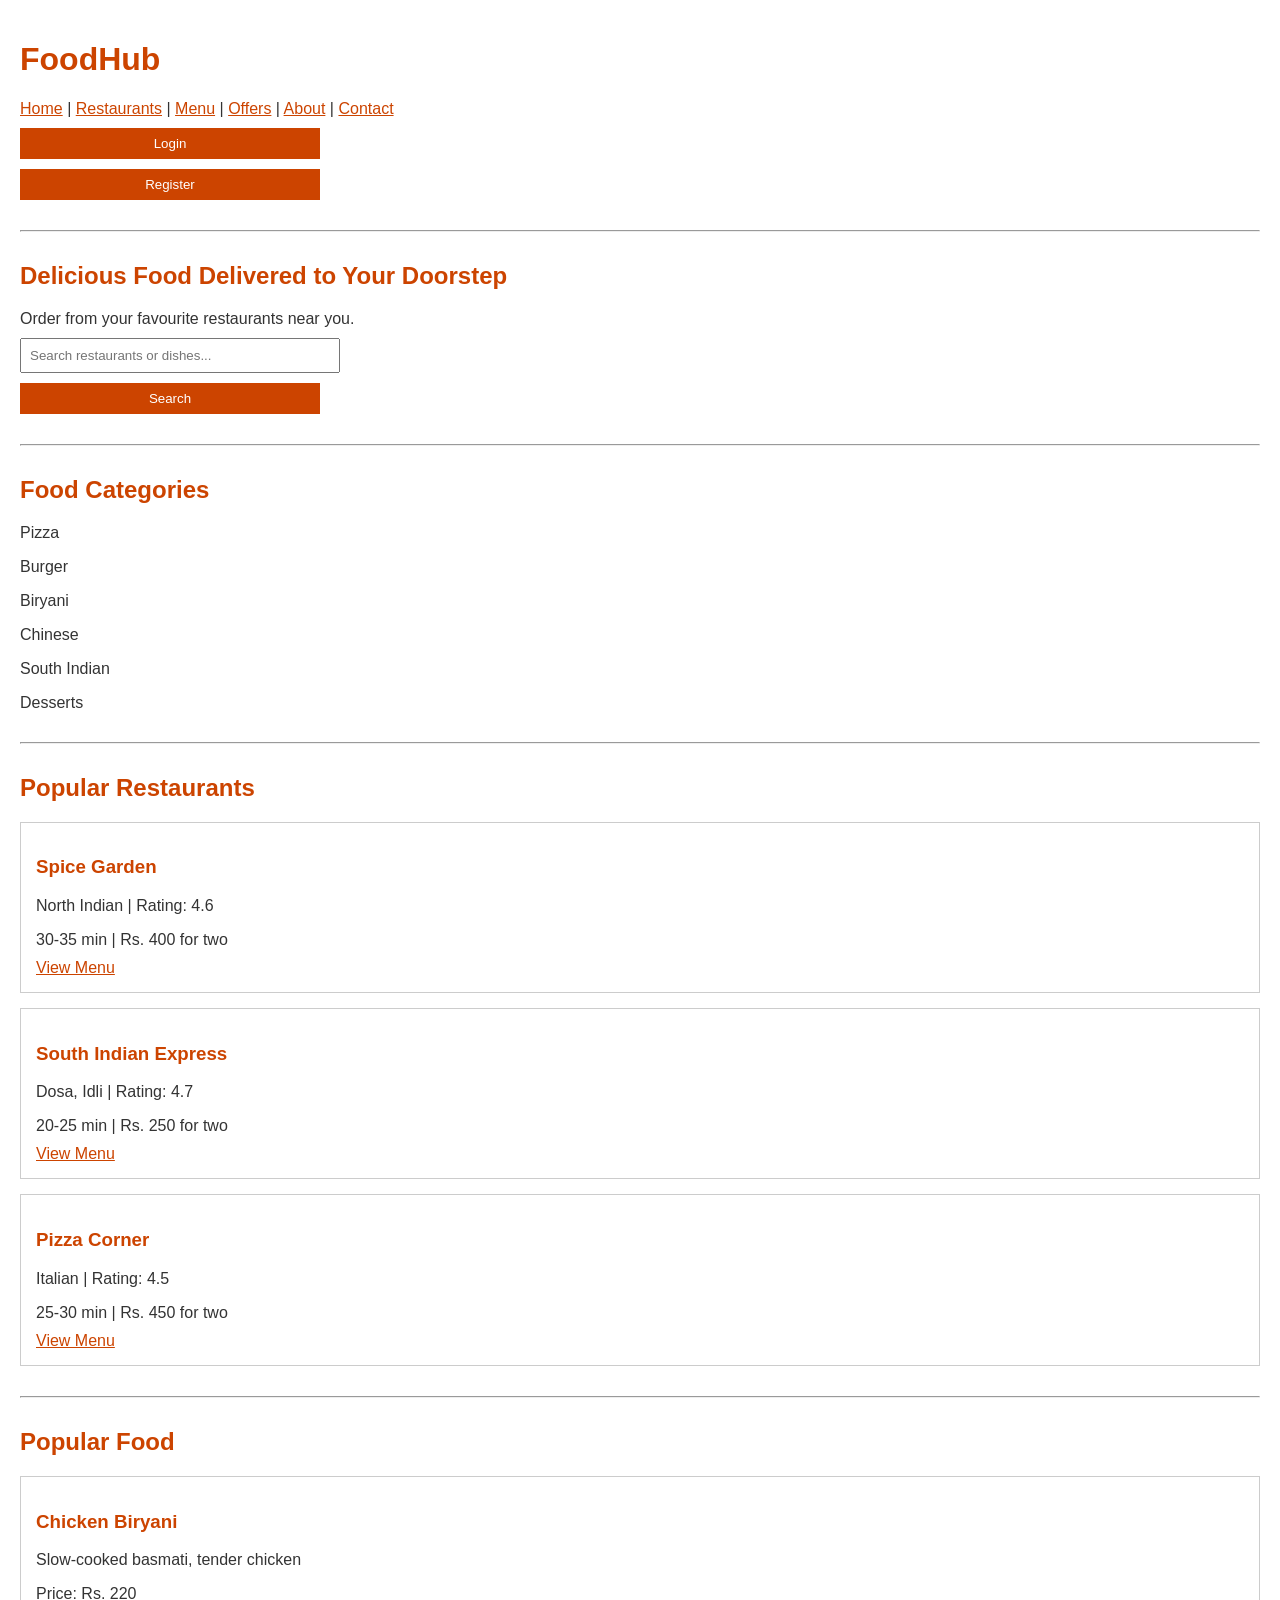
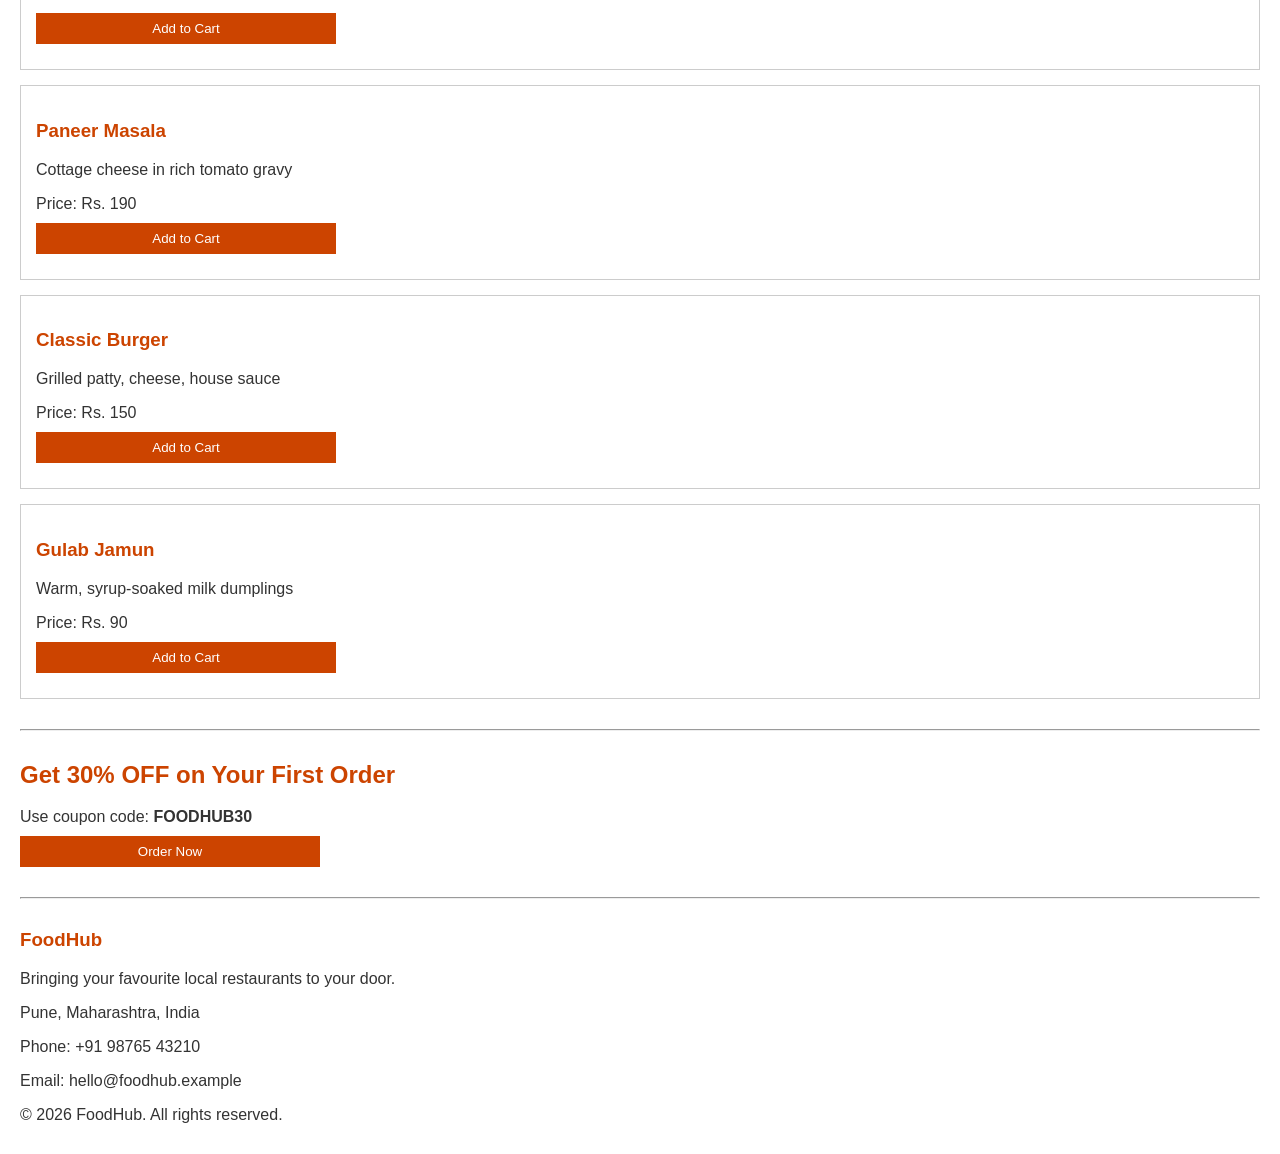
==== Food Hub Training prj/index.html @ 59d49be2 "initial commit" ====
<!DOCTYPE html>
<html lang="en">
<head>
<meta charset="UTF-8">
<meta name="viewport" content="width=device-width, initial-scale=1.0">
<title>FoodHub - Simple</title>
<style>
  body {
    font-family: Arial, sans-serif;
    color: #333;
    margin: 0;
    padding: 20px;
  }

  h1, h2, h3 {
    color: #cc4400;
  }

  p {
    margin-bottom: 10px;
  }

  a {
    color: #cc4400;
  }

  hr {
    margin: 30px 0;
  }

  input, button {
    padding: 8px;
    margin-bottom: 10px;
    display: block;
    width: 100%;
    max-width: 300px;
  }

  button {
    background-color: #cc4400;
    color: white;
    border: none;
    cursor: pointer;
  }

  .card {
    border: 1px solid #ccc;
    padding: 15px;
    margin-bottom: 15px;
  }
</style>
</head>
<body>

<!-- HEADER -->
<h1>FoodHub</h1>
<p>
  <a href="#">Home</a> |
  <a href="#">Restaurants</a> |
  <a href="#">Menu</a> |
  <a href="#">Offers</a> |
  <a href="#">About</a> |
  <a href="#">Contact</a>
</p>
<button>Login</button>
<button>Register</button>

<hr>

<!-- HERO -->
<h2>Delicious Food Delivered to Your Doorstep</h2>
<p>Order from your favourite restaurants near you.</p>
<input type="text" placeholder="Search restaurants or dishes...">
<button>Search</button>

<hr>

<!-- CATEGORIES -->
<h2>Food Categories</h2>
<p>Pizza</p>
<p>Burger</p>
<p>Biryani</p>
<p>Chinese</p>
<p>South Indian</p>
<p>Desserts</p>

<hr>

<!-- RESTAURANTS -->
<h2>Popular Restaurants</h2>

<div class="card">
  <h3>Spice Garden</h3>
  <p>North Indian | Rating: 4.6</p>
  <p>30-35 min | Rs. 400 for two</p>
  <a href="#">View Menu</a>
</div>

<div class="card">
  <h3>South Indian Express</h3>
  <p>Dosa, Idli | Rating: 4.7</p>
  <p>20-25 min | Rs. 250 for two</p>
  <a href="#">View Menu</a>
</div>

<div class="card">
  <h3>Pizza Corner</h3>
  <p>Italian | Rating: 4.5</p>
  <p>25-30 min | Rs. 450 for two</p>
  <a href="#">View Menu</a>
</div>

<hr>

<!-- POPULAR FOOD -->
<h2>Popular Food</h2>

<div class="card">
  <h3>Chicken Biryani</h3>
  <p>Slow-cooked basmati, tender chicken</p>
  <p>Price: Rs. 220</p>
  <button>Add to Cart</button>
</div>

<div class="card">
  <h3>Paneer Masala</h3>
  <p>Cottage cheese in rich tomato gravy</p>
  <p>Price: Rs. 190</p>
  <button>Add to Cart</button>
</div>

<div class="card">
  <h3>Classic Burger</h3>
  <p>Grilled patty, cheese, house sauce</p>
  <p>Price: Rs. 150</p>
  <button>Add to Cart</button>
</div>

<div class="card">
  <h3>Gulab Jamun</h3>
  <p>Warm, syrup-soaked milk dumplings</p>
  <p>Price: Rs. 90</p>
  <button>Add to Cart</button>
</div>

<hr>

<!-- OFFER -->
<h2>Get 30% OFF on Your First Order</h2>
<p>Use coupon code: <strong>FOODHUB30</strong></p>
<button>Order Now</button>

<hr>

<!-- FOOTER -->
<h3>FoodHub</h3>
<p>Bringing your favourite local restaurants to your door.</p>
<p>Pune, Maharashtra, India</p>
<p>Phone: +91 98765 43210</p>
<p>Email: hello@foodhub.example</p>
<p>&copy; 2026 FoodHub. All rights reserved.</p>

</body>
</html>
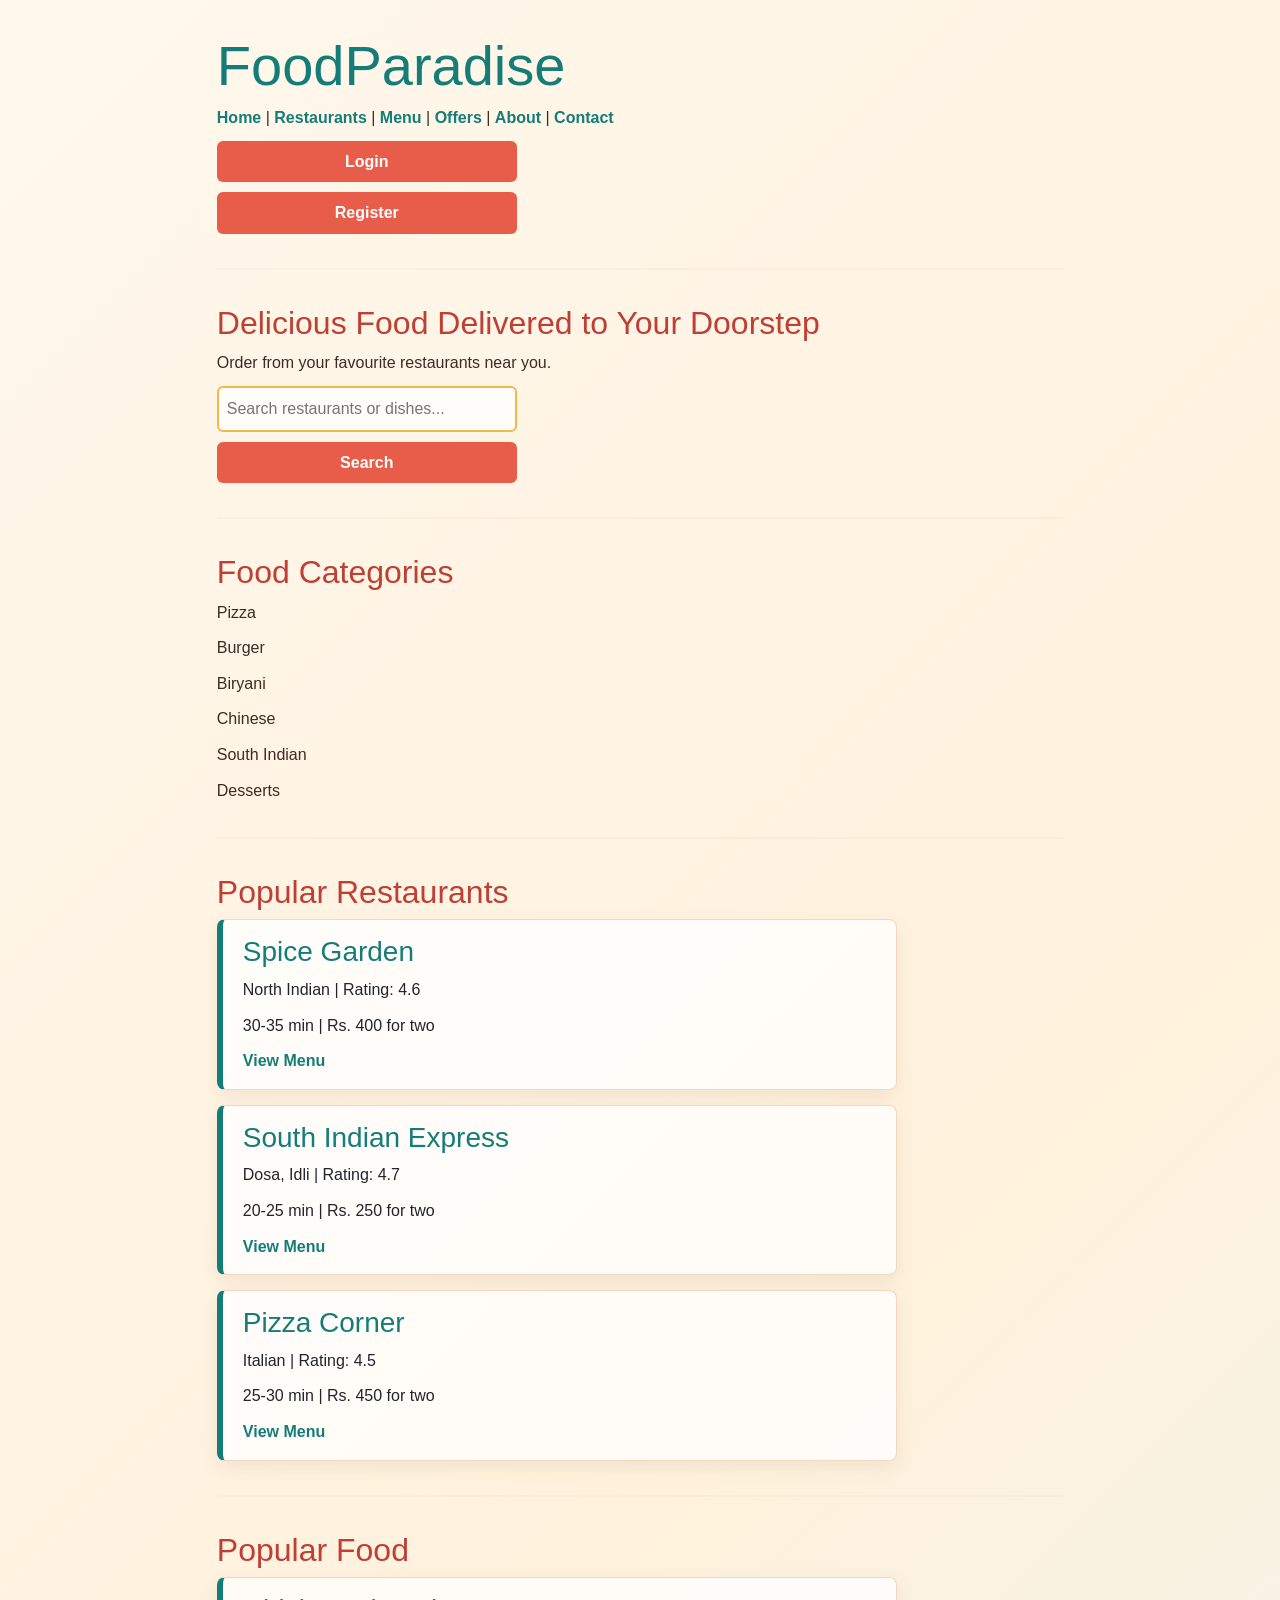
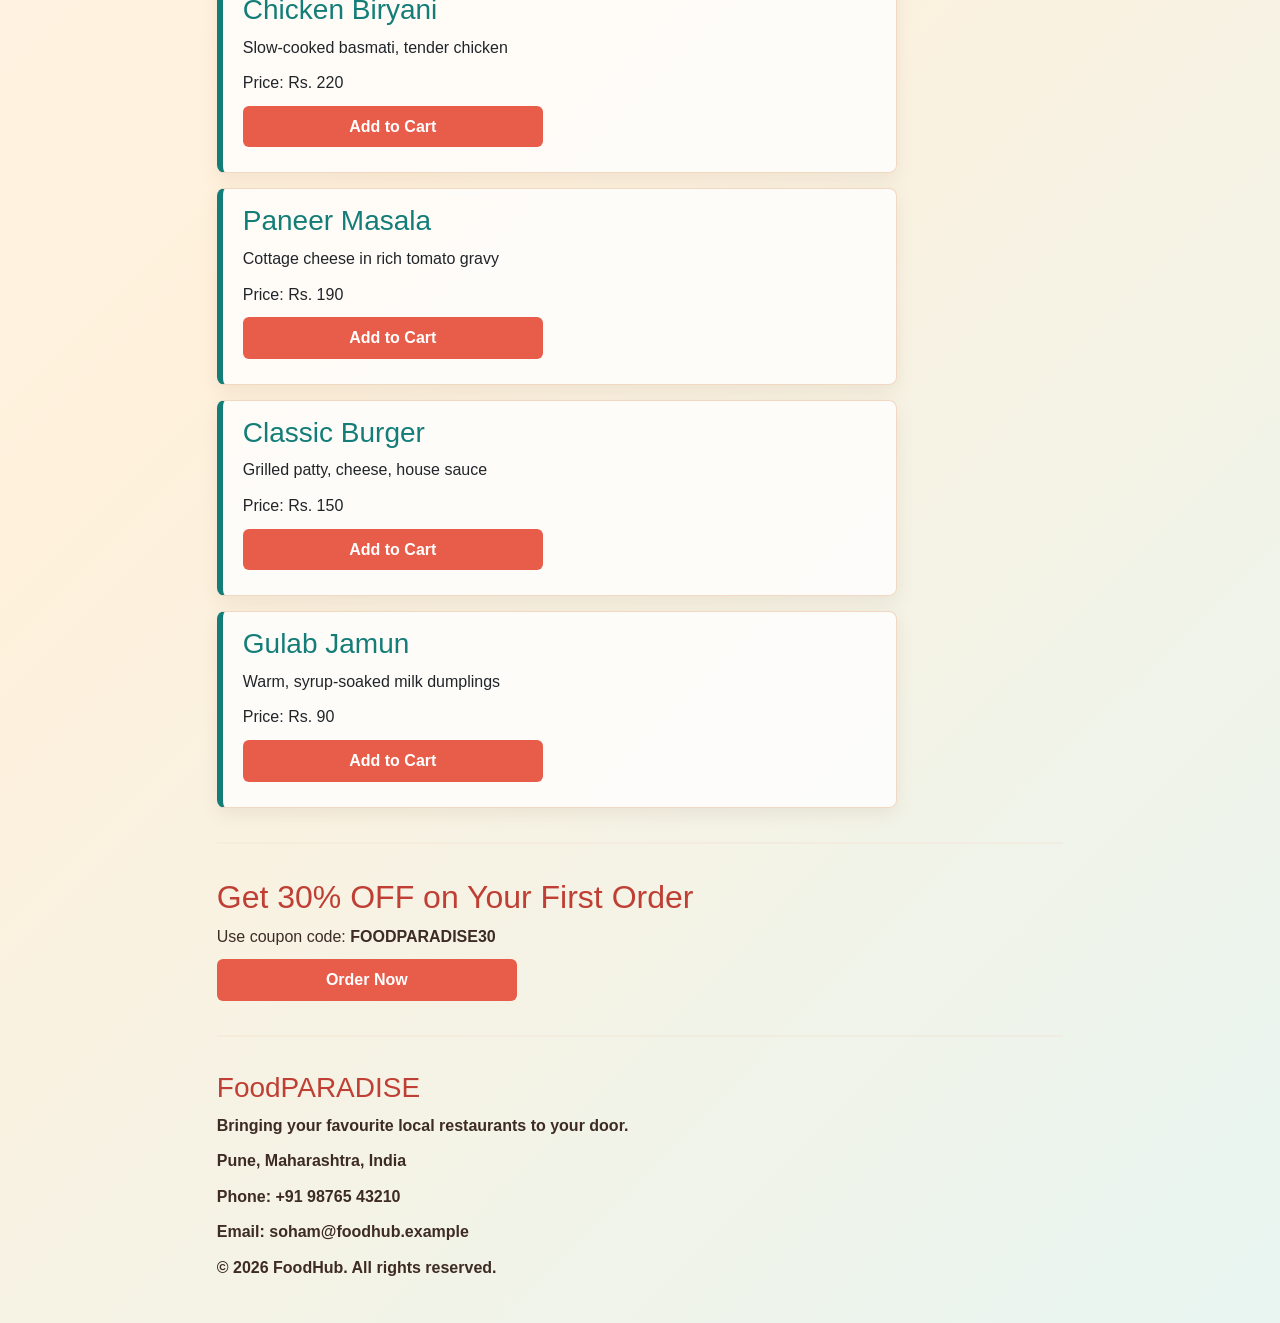
==== commit 85c7852b: "Update index.html" ====
--- a/Food Hub Training prj/index.html
+++ b/Food Hub Training prj/index.html
@@ -3,17 +3,43 @@
 <head>
 <meta charset="UTF-8">
 <meta name="viewport" content="width=device-width, initial-scale=1.0">
-<title>FoodHub - Simple</title>
+<title>FoodParadise - Simple</title>
+<link href="https://cdn.jsdelivr.net/npm/bootstrap@5.3.8/dist/css/bootstrap.min.css" rel="stylesheet" integrity="sha384-sRIl4kxILFvY47J16cr9ZwB07vP4J8+LH7qKQnuqkuIAvNWLzeN8tE5YBujZqJLB" crossorigin="anonymous">
+<script src="https://cdn.jsdelivr.net/npm/bootstrap@5.3.8/dist/js/bootstrap.bundle.min.js" integrity="sha384-FKyoEForCGlyvwx9Hj09JcYn3nv7wiPVlz7YYwJrWVcXK/BmnVDxM+D2scQbITxI" crossorigin="anonymous"></script>
+
 <style>
+  :root {
+    --cream: #fff8ed;
+    --ink: #3d2b24;
+    --coral: #e85d4a;
+    --coral-dark: #bf3f35;
+    --teal: #147d78;
+    --gold: #f2b84b;
+    --line: #f0d8c2;
+  }
+
   body {
     font-family: Arial, sans-serif;
-    color: #333;
+    color: var(--ink);
     margin: 0;
-    padding: 20px;
+    padding: 32px clamp(20px, 6vw, 90px);
+    background: linear-gradient(135deg, #fff8ed 0%, #fff1dc 52%, #e8f5f1 100%);
+    line-height: 1.6;
   }
 
   h1, h2, h3 {
-    color: #cc4400;
+    color: var(--coral-dark);
+  }
+
+  h1 {
+    color: var(--teal);
+    font-size: clamp(2rem, 5vw, 3.5rem);
+    margin-bottom: 6px;
+  }
+
+  h2 {
+    color: var(--coral-dark);
+    margin-top: 28px;
   }
 
   p {
@@ -21,11 +47,20 @@
   }
 
   a {
-    color: #cc4400;
+    color: var(--teal);
+    font-weight: bold;
+    text-decoration: none;
+  }
+
+  a:hover {
+    color: var(--coral-dark);
+    text-decoration: underline;
   }
 
   hr {
-    margin: 30px 0;
+    border: 0;
+    border-top: 2px solid var(--line);
+    margin: 34px 0;
   }
 
   input, button {
@@ -34,26 +69,96 @@
     display: block;
     width: 100%;
     max-width: 300px;
+    box-sizing: border-box;
+  }
+
+  input {
+    border: 2px solid var(--gold);
+    border-radius: 6px;
+    background: #fffdf9;
+    color: var(--ink);
+  }
+
+  input:focus {
+    outline: 3px solid #f2b84b66;
+    border-color: var(--teal);
   }
 
   button {
-    background-color: #cc4400;
+    background-color: var(--coral);
     color: white;
     border: none;
+    border-radius: 6px;
     cursor: pointer;
+    font-weight: bold;
+    transition: background-color 0.2s ease, transform 0.2s ease;
+  }
+
+  button:hover {
+    background-color: var(--coral-dark);
+    transform: translateY(-2px);
   }
 
   .card {
-    border: 1px solid #ccc;
-    padding: 15px;
+    border: 1px solid var(--line);
+    border-left: 6px solid var(--teal);
+    border-radius: 8px;
+    padding: 15px 20px;
     margin-bottom: 15px;
+    background: #ffffffcc;
+    box-shadow: 0 6px 18px #8c60451c;
+  }
+
+  .card h3 {
+    margin-top: 0;
+    color: var(--teal);
+  }
+
+  /* Responsive layout for smaller screens */
+  @media (max-width: 600px) {
+    body {
+      padding: 22px 16px;
+    }
+
+    h1 {
+      font-size: 2.25rem;
+    }
+
+    h2 {
+      font-size: 1.45rem;
+      line-height: 1.3;
+    }
+
+    input,
+    button {
+      max-width: 100%;
+    }
+
+    .card {
+      padding: 14px 16px;
+    }
+
+    hr {
+      margin: 26px 0;
+    }
+  }
+
+  @media (min-width: 768px) {
+    body {
+      max-width: 1000px;
+      margin: 0 auto;
+    }
+
+    .card {
+      max-width: 680px;
+    }
   }
 </style>
 </head>
 <body>
 
 <!-- HEADER -->
-<h1>FoodHub</h1>
+<h1>FoodParadise</h1>
 <p>
   <a href="#">Home</a> |
   <a href="#">Restaurants</a> |
@@ -68,7 +173,7 @@
 <hr>
 
 <!-- HERO -->
-<h2>Delicious Food Delivered to Your Doorstep</h2>
+<b><h2>Delicious Food Delivered to Your Doorstep</h2></b>
 <p>Order from your favourite restaurants near you.</p>
 <input type="text" placeholder="Search restaurants or dishes...">
 <button>Search</button>
@@ -147,18 +252,19 @@
 
 <!-- OFFER -->
 <h2>Get 30% OFF on Your First Order</h2>
-<p>Use coupon code: <strong>FOODHUB30</strong></p>
+<p>Use coupon code: <strong>FOODPARADISE30</strong></p>
 <button>Order Now</button>
 
 <hr>
 
 <!-- FOOTER -->
-<h3>FoodHub</h3>
+ <b> 
+<h3>FoodPARADISE</h3>
 <p>Bringing your favourite local restaurants to your door.</p>
 <p>Pune, Maharashtra, India</p>
 <p>Phone: +91 98765 43210</p>
-<p>Email: hello@foodhub.example</p>
+<p>Email: soham@foodhub.example</p>
 <p>&copy; 2026 FoodHub. All rights reserved.</p>
-
+</b>
 </body>
-</html>+</html>
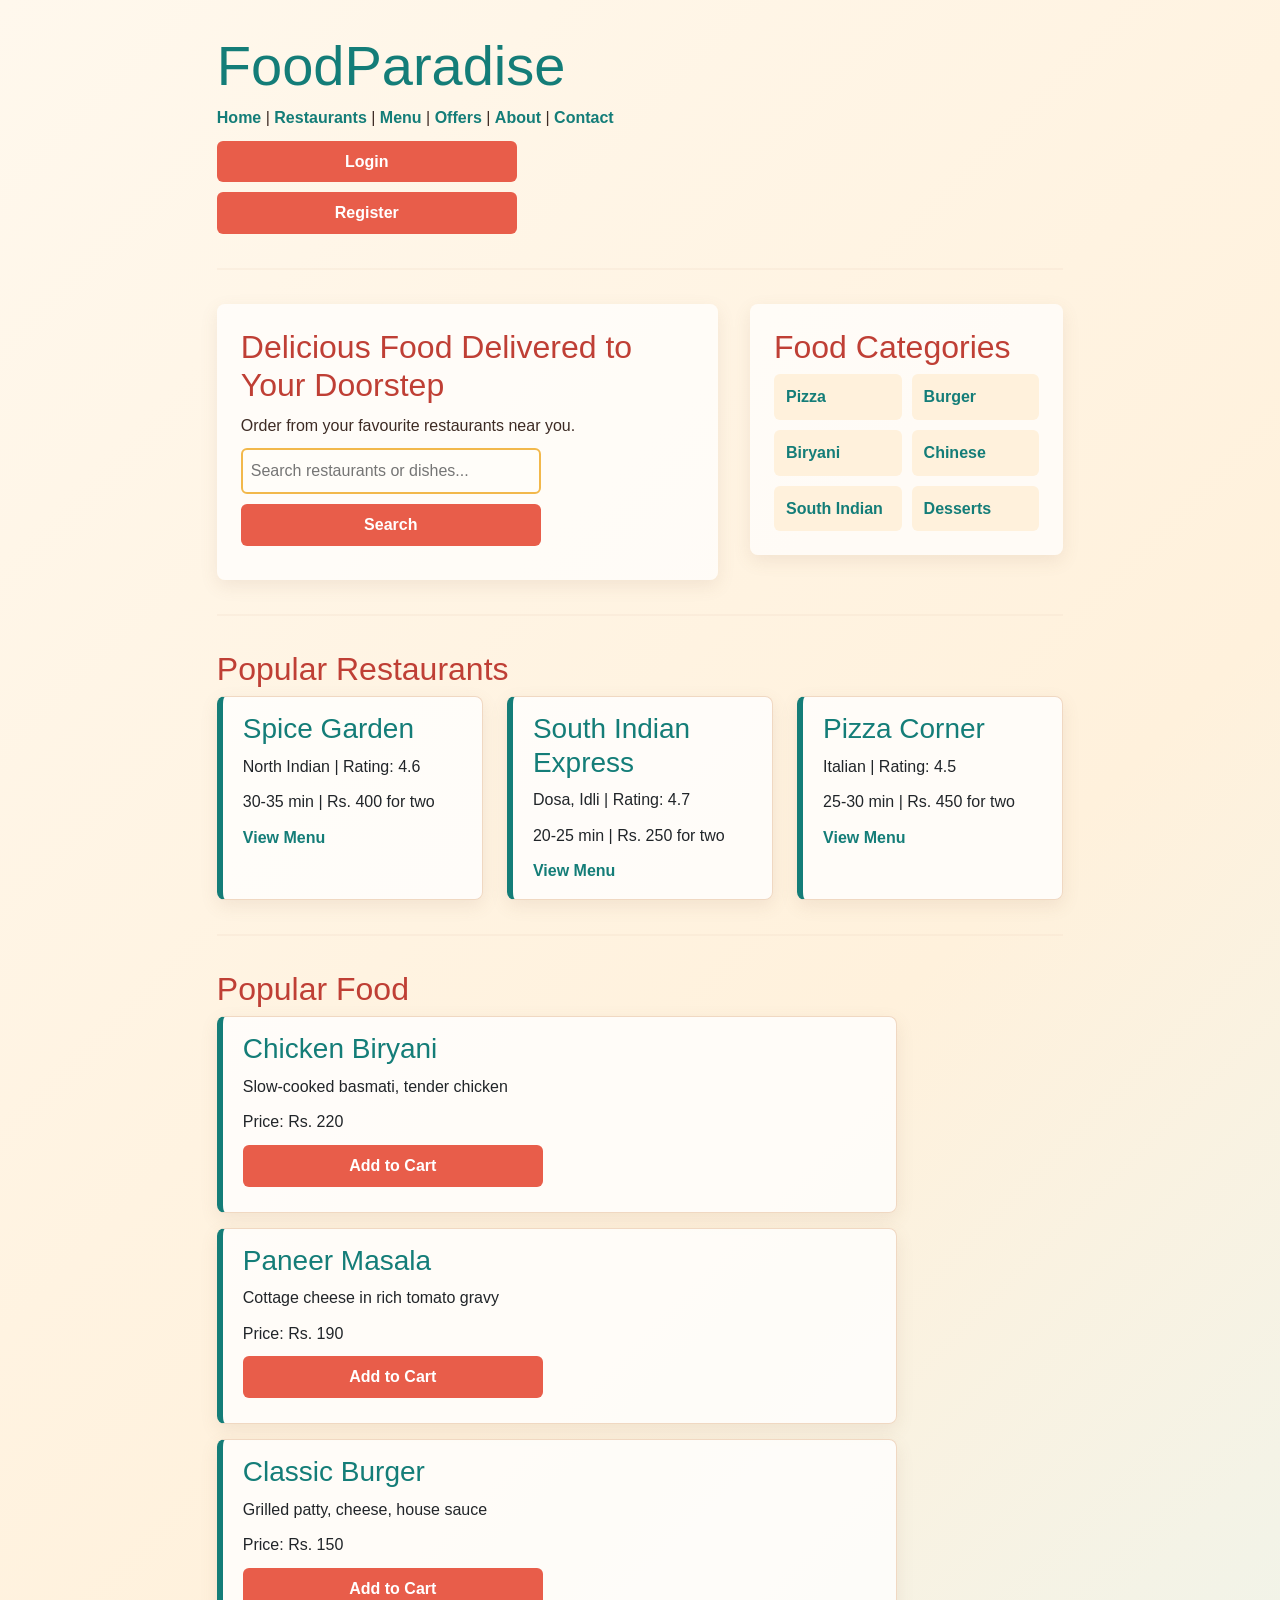
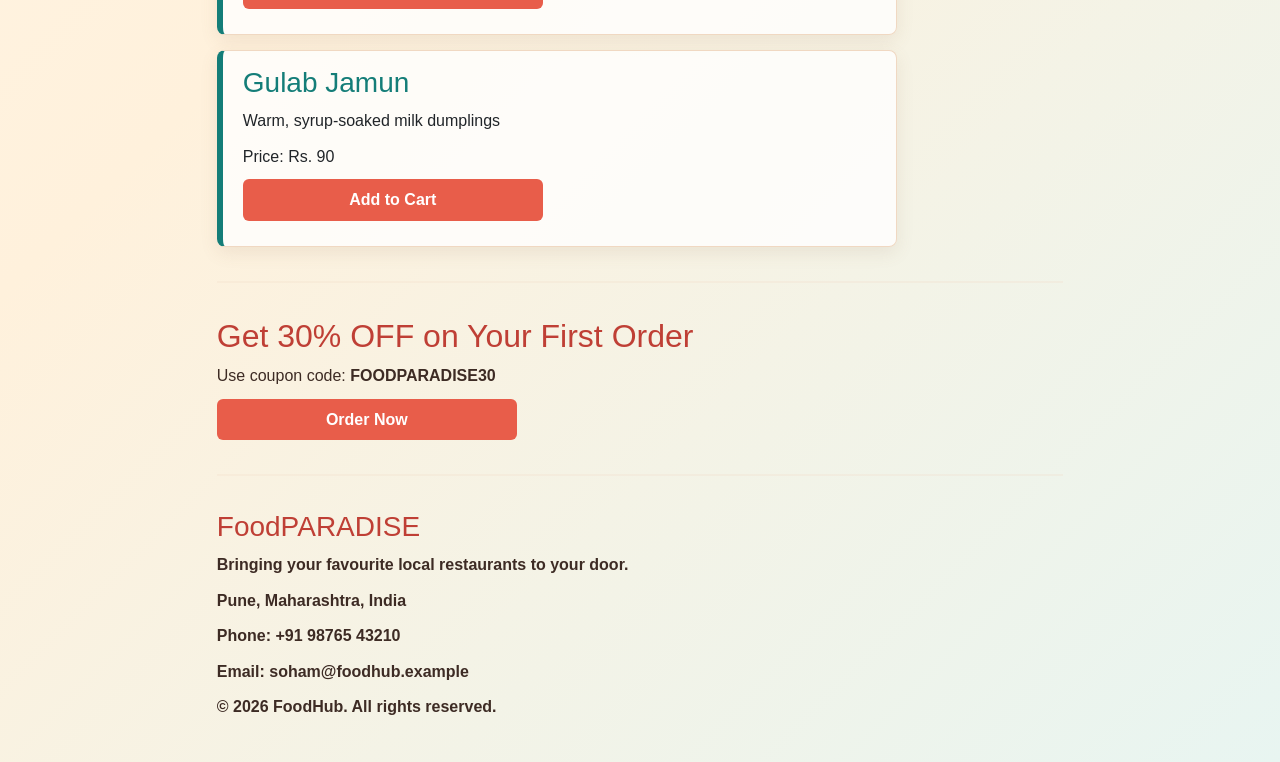
==== commit 3eca101b: "Enhance layout and styles for hero and categories Refactor layout and styling for hero and categorie" ====
--- a/Food Hub Training prj/index.html
+++ b/Food Hub Training prj/index.html
@@ -66,7 +66,7 @@
   input, button {
     padding: 8px;
     margin-bottom: 10px;
-    display: block;
+    display :block;
     width: 100%;
     max-width: 300px;
     box-sizing: border-box;
@@ -114,33 +114,51 @@
     color: var(--teal);
   }
 
-  /* Responsive layout for smaller screens */
-  @media (max-width: 600px) {
-    body {
-      padding: 22px 16px;
-    }
-
-    h1 {
-      font-size: 2.25rem;
-    }
-
-    h2 {
-      font-size: 1.45rem;
-      line-height: 1.3;
-    }
-
-    input,
-    button {
-      max-width: 100%;
-    }
-
-    .card {
-      padding: 14px 16px;
-    }
-
-    hr {
-      margin: 26px 0;
-    }
+  .hero-layout {
+    display: grid;
+    grid-template-columns: minmax(0, 1.6fr) minmax(220px, 1fr);
+    gap: 32px;
+    align-items: start;
+  }
+
+  .hero-panel,
+  .categories-panel {
+    padding: 24px;
+    border-radius: 8px;
+    background: #ffffffb8;
+    box-shadow: 0 6px 18px #8c60451c;
+  }
+
+  .hero-panel h2,
+  .categories-panel h2 {
+    margin-top: 0;
+  }
+
+  .categories-list {
+    display: grid;
+    grid-template-columns: repeat(2, minmax(0, 1fr));
+    gap: 10px;
+  }
+
+  .categories-list p {
+    margin: 0;
+    padding: 10px 12px;
+    border-radius: 6px;
+    background: #fff1dc;
+    color: var(--teal);
+    font-weight: bold;
+  }
+
+  .combined-cards{
+    display: flex;
+    gap: 24px;
+    align-items: stretch;
+  }
+
+  .combined-cards .card {
+    flex: 1 1 0;
+    min-width: 0;
+    margin-bottom: 0;
   }
 
   @media (min-width: 768px) {
@@ -151,6 +169,17 @@
 
     .card {
       max-width: 680px;
+    }
+  }
+
+  @media (max-width: 767px) {
+    .hero-layout {
+      grid-template-columns: 1fr;
+      gap: 20px;
+    }
+
+    .combined-cards {
+      flex-direction: column;
     }
   }
 </style>
@@ -172,28 +201,35 @@
 
 <hr>
 
-<!-- HERO -->
-<b><h2>Delicious Food Delivered to Your Doorstep</h2></b>
-<p>Order from your favourite restaurants near you.</p>
-<input type="text" placeholder="Search restaurants or dishes...">
-<button>Search</button>
-
-<hr>
-
-<!-- CATEGORIES -->
-<h2>Food Categories</h2>
-<p>Pizza</p>
-<p>Burger</p>
-<p>Biryani</p>
-<p>Chinese</p>
-<p>South Indian</p>
-<p>Desserts</p>
+<div class="hero-layout">
+  <!-- HERO -->
+  <section class="hero-panel">
+    <h2>Delicious Food Delivered to Your Doorstep</h2>
+    <p>Order from your favourite restaurants near you.</p>
+    <input type="text" placeholder="Search restaurants or dishes...">
+    <button>Search</button>
+  </section>
+
+  <!-- CATEGORIES -->
+  <section class="categories-panel">
+    <h2>Food Categories</h2>
+    <div class="categories-list">
+      <p>Pizza</p>
+      <p>Burger</p>
+      <p>Biryani</p>
+      <p>Chinese</p>
+      <p>South Indian</p>
+      <p>Desserts</p>
+    </div>
+  </section>
+</div>
 
 <hr>
 
 <!-- RESTAURANTS -->
 <h2>Popular Restaurants</h2>
 
+<div class="combined-cards"> 
 <div class="card">
   <h3>Spice Garden</h3>
   <p>North Indian | Rating: 4.6</p>
@@ -214,7 +250,7 @@
   <p>25-30 min | Rs. 450 for two</p>
   <a href="#">View Menu</a>
 </div>
-
+</div>
 <hr>
 
 <!-- POPULAR FOOD -->
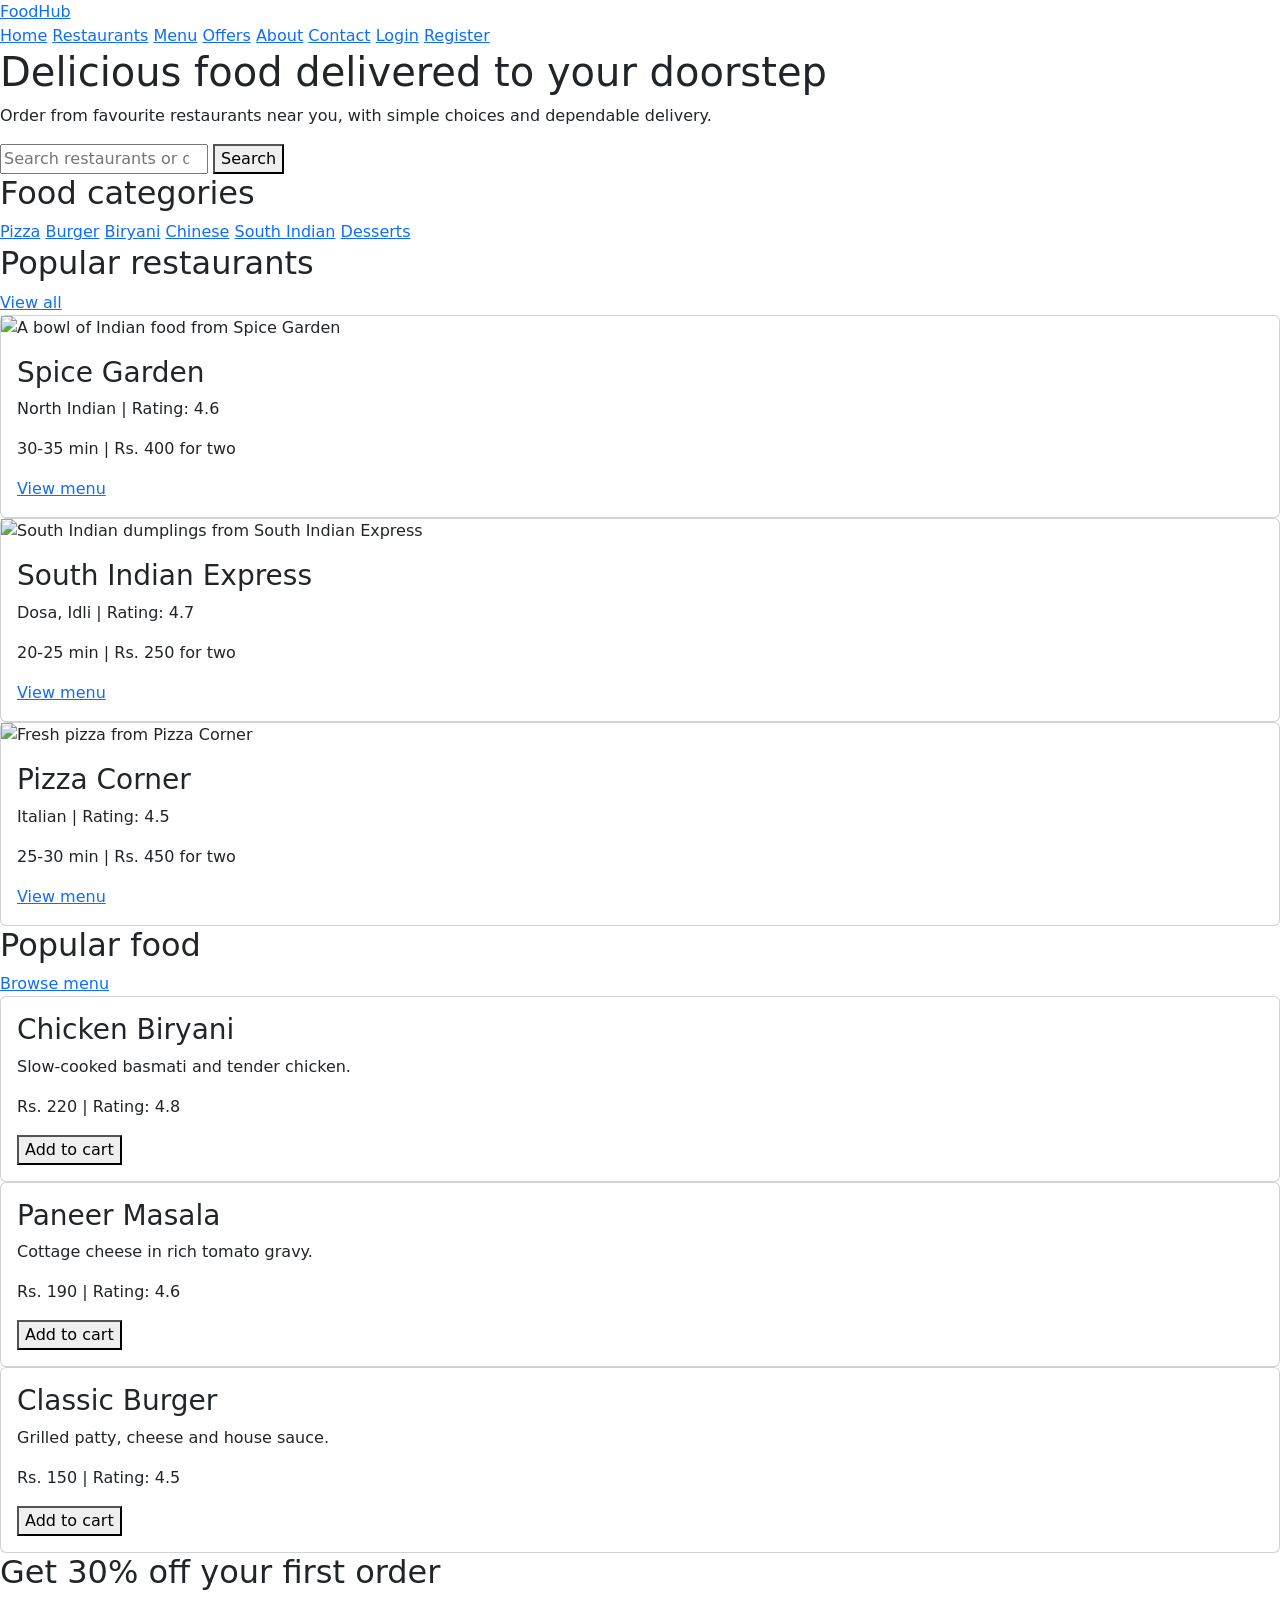
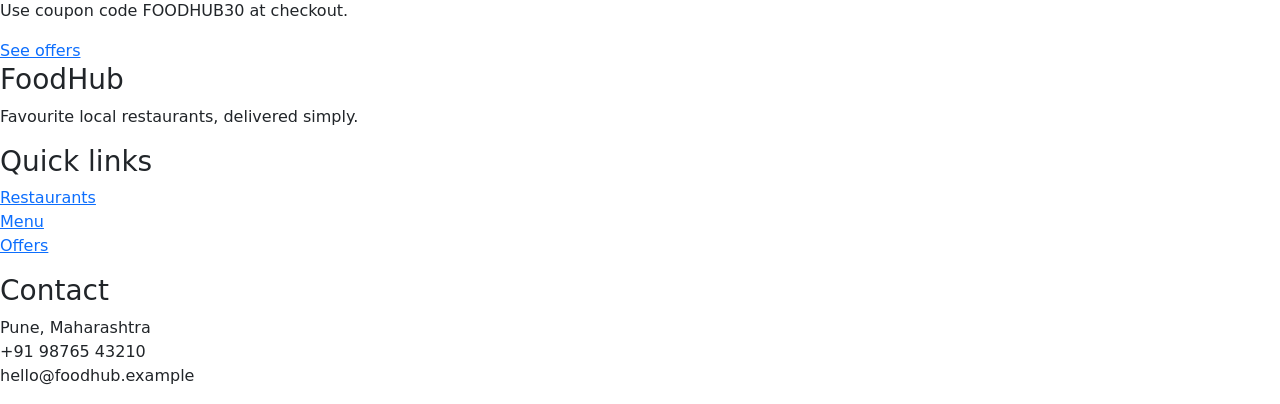
==== commit 1f596516: "Update index.html" ====
--- a/Food Hub Training prj/index.html
+++ b/Food Hub Training prj/index.html
@@ -1,306 +1,116 @@
 <!DOCTYPE html>
 <html lang="en">
 <head>
-<meta charset="UTF-8">
-<meta name="viewport" content="width=device-width, initial-scale=1.0">
-<title>FoodParadise - Simple</title>
-<link href="https://cdn.jsdelivr.net/npm/bootstrap@5.3.8/dist/css/bootstrap.min.css" rel="stylesheet" integrity="sha384-sRIl4kxILFvY47J16cr9ZwB07vP4J8+LH7qKQnuqkuIAvNWLzeN8tE5YBujZqJLB" crossorigin="anonymous">
+  <meta charset="UTF-8">
+  <meta name="viewport" content="width=device-width, initial-scale=1.0">
+  <title>FoodHub | Home</title>
+  <link rel="stylesheet" href="styles.css">
+  <link href="https://cdn.jsdelivr.net/npm/bootstrap@5.3.8/dist/css/bootstrap.min.css" rel="stylesheet" integrity="sha384-sRIl4kxILFvY47J16cr9ZwB07vP4J8+LH7qKQnuqkuIAvNWLzeN8tE5YBujZqJLB" crossorigin="anonymous">
 <script src="https://cdn.jsdelivr.net/npm/bootstrap@5.3.8/dist/js/bootstrap.bundle.min.js" integrity="sha384-FKyoEForCGlyvwx9Hj09JcYn3nv7wiPVlz7YYwJrWVcXK/BmnVDxM+D2scQbITxI" crossorigin="anonymous"></script>
 
-<style>
-  :root {
-    --cream: #fff8ed;
-    --ink: #3d2b24;
-    --coral: #e85d4a;
-    --coral-dark: #bf3f35;
-    --teal: #147d78;
-    --gold: #f2b84b;
-    --line: #f0d8c2;
-  }
-
-  body {
-    font-family: Arial, sans-serif;
-    color: var(--ink);
-    margin: 0;
-    padding: 32px clamp(20px, 6vw, 90px);
-    background: linear-gradient(135deg, #fff8ed 0%, #fff1dc 52%, #e8f5f1 100%);
-    line-height: 1.6;
-  }
-
-  h1, h2, h3 {
-    color: var(--coral-dark);
-  }
-
-  h1 {
-    color: var(--teal);
-    font-size: clamp(2rem, 5vw, 3.5rem);
-    margin-bottom: 6px;
-  }
-
-  h2 {
-    color: var(--coral-dark);
-    margin-top: 28px;
-  }
-
-  p {
-    margin-bottom: 10px;
-  }
-
-  a {
-    color: var(--teal);
-    font-weight: bold;
-    text-decoration: none;
-  }
-
-  a:hover {
-    color: var(--coral-dark);
-    text-decoration: underline;
-  }
-
-  hr {
-    border: 0;
-    border-top: 2px solid var(--line);
-    margin: 34px 0;
-  }
-
-  input, button {
-    padding: 8px;
-    margin-bottom: 10px;
-    display :block;
-    width: 100%;
-    max-width: 300px;
-    box-sizing: border-box;
-  }
-
-  input {
-    border: 2px solid var(--gold);
-    border-radius: 6px;
-    background: #fffdf9;
-    color: var(--ink);
-  }
-
-  input:focus {
-    outline: 3px solid #f2b84b66;
-    border-color: var(--teal);
-  }
-
-  button {
-    background-color: var(--coral);
-    color: white;
-    border: none;
-    border-radius: 6px;
-    cursor: pointer;
-    font-weight: bold;
-    transition: background-color 0.2s ease, transform 0.2s ease;
-  }
-
-  button:hover {
-    background-color: var(--coral-dark);
-    transform: translateY(-2px);
-  }
-
-  .card {
-    border: 1px solid var(--line);
-    border-left: 6px solid var(--teal);
-    border-radius: 8px;
-    padding: 15px 20px;
-    margin-bottom: 15px;
-    background: #ffffffcc;
-    box-shadow: 0 6px 18px #8c60451c;
-  }
-
-  .card h3 {
-    margin-top: 0;
-    color: var(--teal);
-  }
-
-  .hero-layout {
-    display: grid;
-    grid-template-columns: minmax(0, 1.6fr) minmax(220px, 1fr);
-    gap: 32px;
-    align-items: start;
-  }
-
-  .hero-panel,
-  .categories-panel {
-    padding: 24px;
-    border-radius: 8px;
-    background: #ffffffb8;
-    box-shadow: 0 6px 18px #8c60451c;
-  }
-
-  .hero-panel h2,
-  .categories-panel h2 {
-    margin-top: 0;
-  }
-
-  .categories-list {
-    display: grid;
-    grid-template-columns: repeat(2, minmax(0, 1fr));
-    gap: 10px;
-  }
-
-  .categories-list p {
-    margin: 0;
-    padding: 10px 12px;
-    border-radius: 6px;
-    background: #fff1dc;
-    color: var(--teal);
-    font-weight: bold;
-  }
-
-  .combined-cards{
-    display: flex;
-    gap: 24px;
-    align-items: stretch;
-  }
-
-  .combined-cards .card {
-    flex: 1 1 0;
-    min-width: 0;
-    margin-bottom: 0;
-  }
-
-  @media (min-width: 768px) {
-    body {
-      max-width: 1000px;
-      margin: 0 auto;
-    }
-
-    .card {
-      max-width: 680px;
-    }
-  }
-
-  @media (max-width: 767px) {
-    .hero-layout {
-      grid-template-columns: 1fr;
-      gap: 20px;
-    }
-
-    .combined-cards {
-      flex-direction: column;
-    }
-  }
-</style>
 </head>
 <body>
+  <div class="site-shell">
+    <header class="site-header">
+      <a class="brand" href="index.html">FoodHub</a>
+      <nav class="site-nav" aria-label="Main navigation">
+        <a href="index.html">Home</a>
+        <a href="restaurants.html">Restaurants</a>
+        <a href="menu.html">Menu</a>
+        <a href="offers.html">Offers</a>
+        <a href="about.html">About</a>
+        <a href="contact.html">Contact</a>
+        <a class="button secondary" href="login.html">Login</a>
+        <a class="button" href="register.html">Register</a>
+      </nav>
+    </header>
 
-<!-- HEADER -->
-<h1>FoodParadise</h1>
-<p>
-  <a href="#">Home</a> |
-  <a href="#">Restaurants</a> |
-  <a href="#">Menu</a> |
-  <a href="#">Offers</a> |
-  <a href="#">About</a> |
-  <a href="#">Contact</a>
-</p>
-<button>Login</button>
-<button>Register</button>
+    <main>
+      <section class="hero-layout">
+        <div class="hero-panel">
+          <h1>Delicious food delivered to your doorstep</h1>
+          <p>Order from favourite restaurants near you, with simple choices and dependable delivery.</p>
+          <form class="search-form" action="restaurants.html">
+            <label class="visually-hidden" for="home-search">Search restaurants or dishes</label>
+            <input id="home-search" type="search" name="q" placeholder="Search restaurants or dishes...">
+            <button type="submit">Search</button>
+          </form>
+        </div>
+        <section class="categories-panel" aria-labelledby="category-heading">
+          <h2 id="category-heading">Food categories</h2>
+          <div class="categories-list">
+            <a class="category-link" href="menu.html#pizza">Pizza</a>
+            <a class="category-link" href="menu.html#burger">Burger</a>
+            <a class="category-link" href="menu.html#biryani">Biryani</a>
+            <a class="category-link" href="menu.html#chinese">Chinese</a>
+            <a class="category-link" href="menu.html#south-indian">South Indian</a>
+            <a class="category-link" href="menu.html#desserts">Desserts</a>
+          </div>
+        </section>
+      </section>
 
-<hr>
+      <section aria-labelledby="restaurants-heading">
+        <div class="section-heading">
+          <h2 id="restaurants-heading">Popular restaurants</h2>
+          <a href="restaurants.html">View all</a>
+        </div>
+        <div class="card-grid">
+          <article class="card">
+            <img class="card-image" src="https://images.unsplash.com/photo-1547592180-85f173990554?auto=format&fit=crop&w=700&q=80" alt="A bowl of Indian food from Spice Garden">
+            <div class="card-body">
+              <h3>Spice Garden</h3>
+              <p>North Indian | Rating: 4.6</p>
+              <p>30-35 min | Rs. 400 for two</p>
+              <a class="button secondary" href="menu.html">View menu</a>
+            </div>
+          </article>
+          <article class="card">
+            <img class="card-image" src="https://images.unsplash.com/photo-1601050690597-df0568f70950?auto=format&fit=crop&w=700&q=80" alt="South Indian dumplings from South Indian Express">
+            <div class="card-body">
+              <h3>South Indian Express</h3>
+              <p>Dosa, Idli | Rating: 4.7</p>
+              <p>20-25 min | Rs. 250 for two</p>
+              <a class="button secondary" href="menu.html#south-indian">View menu</a>
+            </div>
+          </article>
+          <article class="card">
+            <img class="card-image" src="https://images.unsplash.com/photo-1579751626657-72bc17010498?auto=format&fit=crop&w=700&q=80" alt="Fresh pizza from Pizza Corner">
+            <div class="card-body">
+              <h3>Pizza Corner</h3>
+              <p>Italian | Rating: 4.5</p>
+              <p>25-30 min | Rs. 450 for two</p>
+              <a class="button secondary" href="menu.html#pizza">View menu</a>
+            </div>
+          </article>
+        </div>
+      </section>
 
-<div class="hero-layout">
-  <!-- HERO -->
-  <section class="hero-panel">
-    <h2>Delicious Food Delivered to Your Doorstep</h2>
-    <p>Order from your favourite restaurants near you.</p>
-    <input type="text" placeholder="Search restaurants or dishes...">
-    <button>Search</button>
-  </section>
+      <section aria-labelledby="food-heading">
+        <div class="section-heading">
+          <h2 id="food-heading">Popular food</h2>
+          <a href="menu.html">Browse menu</a>
+        </div>
+        <div class="card-grid">
+          <article class="card"><div class="card-body"><h3>Chicken Biryani</h3><p>Slow-cooked basmati and tender chicken.</p><p>Rs. 220 | Rating: 4.8</p><button type="button">Add to cart</button></div></article>
+          <article class="card"><div class="card-body"><h3>Paneer Masala</h3><p>Cottage cheese in rich tomato gravy.</p><p>Rs. 190 | Rating: 4.6</p><button type="button">Add to cart</button></div></article>
+          <article class="card"><div class="card-body"><h3>Classic Burger</h3><p>Grilled patty, cheese and house sauce.</p><p>Rs. 150 | Rating: 4.5</p><button type="button">Add to cart</button></div></article>
+        </div>
+      </section>
 
-  <!-- CATEGORIES -->
-  <section class="categories-panel">
-    <h2>Food Categories</h2>
-    <div class="categories-list">
-      <p>Pizza</p>
-      <p>Burger</p>
-      <p>Biryani</p>
-      <p>Chinese</p>
-      <p>South Indian</p>
-      <p>Desserts</p>
-    </div>
-  </section>
-</div>
+      <section class="offer" aria-labelledby="offer-heading">
+        <div>
+          <h2 id="offer-heading">Get 30% off your first order</h2>
+          <p>Use coupon code <span class="coupon">FOODHUB30</span> at checkout.</p>
+        </div>
+        <a class="button" href="offers.html">See offers</a>
+      </section>
+    </main>
 
-<hr>
-
-<!-- RESTAURANTS -->
-<h2>Popular Restaurants</h2>
-
-<div class="combined-cards"> 
-<div class="card">
-  <h3>Spice Garden</h3>
-  <p>North Indian | Rating: 4.6</p>
-  <p>30-35 min | Rs. 400 for two</p>
-  <a href="#">View Menu</a>
-</div>
-
-<div class="card">
-  <h3>South Indian Express</h3>
-  <p>Dosa, Idli | Rating: 4.7</p>
-  <p>20-25 min | Rs. 250 for two</p>
-  <a href="#">View Menu</a>
-</div>
-
-<div class="card">
-  <h3>Pizza Corner</h3>
-  <p>Italian | Rating: 4.5</p>
-  <p>25-30 min | Rs. 450 for two</p>
-  <a href="#">View Menu</a>
-</div>
-</div>
-<hr>
-
-<!-- POPULAR FOOD -->
-<h2>Popular Food</h2>
-
-<div class="card">
-  <h3>Chicken Biryani</h3>
-  <p>Slow-cooked basmati, tender chicken</p>
-  <p>Price: Rs. 220</p>
-  <button>Add to Cart</button>
-</div>
-
-<div class="card">
-  <h3>Paneer Masala</h3>
-  <p>Cottage cheese in rich tomato gravy</p>
-  <p>Price: Rs. 190</p>
-  <button>Add to Cart</button>
-</div>
-
-<div class="card">
-  <h3>Classic Burger</h3>
-  <p>Grilled patty, cheese, house sauce</p>
-  <p>Price: Rs. 150</p>
-  <button>Add to Cart</button>
-</div>
-
-<div class="card">
-  <h3>Gulab Jamun</h3>
-  <p>Warm, syrup-soaked milk dumplings</p>
-  <p>Price: Rs. 90</p>
-  <button>Add to Cart</button>
-</div>
-
-<hr>
-
-<!-- OFFER -->
-<h2>Get 30% OFF on Your First Order</h2>
-<p>Use coupon code: <strong>FOODPARADISE30</strong></p>
-<button>Order Now</button>
-
-<hr>
-
-<!-- FOOTER -->
- <b> 
-<h3>FoodPARADISE</h3>
-<p>Bringing your favourite local restaurants to your door.</p>
-<p>Pune, Maharashtra, India</p>
-<p>Phone: +91 98765 43210</p>
-<p>Email: soham@foodhub.example</p>
-<p>&copy; 2026 FoodHub. All rights reserved.</p>
-</b>
+    <footer class="site-footer">
+      <div><h3>FoodHub</h3><p>Favourite local restaurants, delivered simply.</p></div>
+      <div><h3>Quick links</h3><p><a href="restaurants.html">Restaurants</a><br><a href="menu.html">Menu</a><br><a href="offers.html">Offers</a></p></div>
+      <div><h3>Contact</h3><p>Pune, Maharashtra<br>+91 98765 43210<br>hello@foodhub.example</p></div>
+    </footer>
+  </div>
 </body>
 </html>
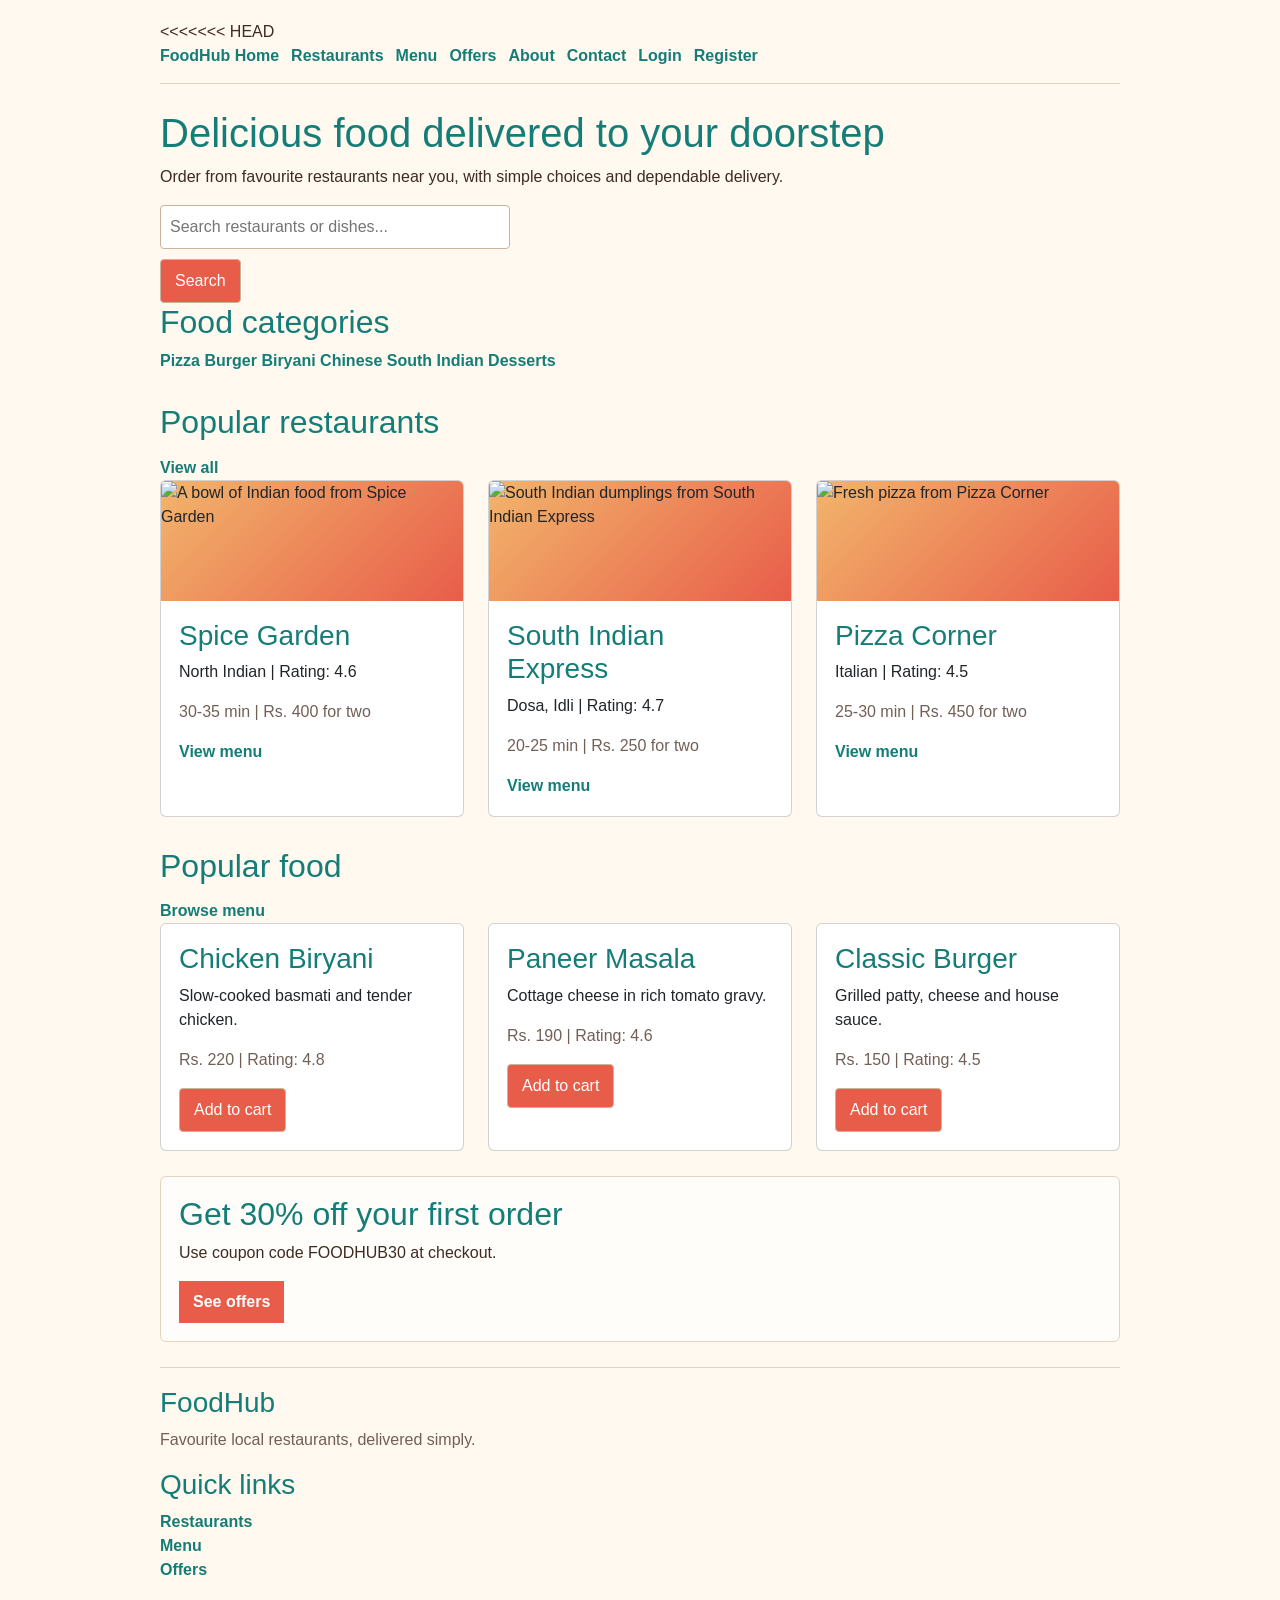
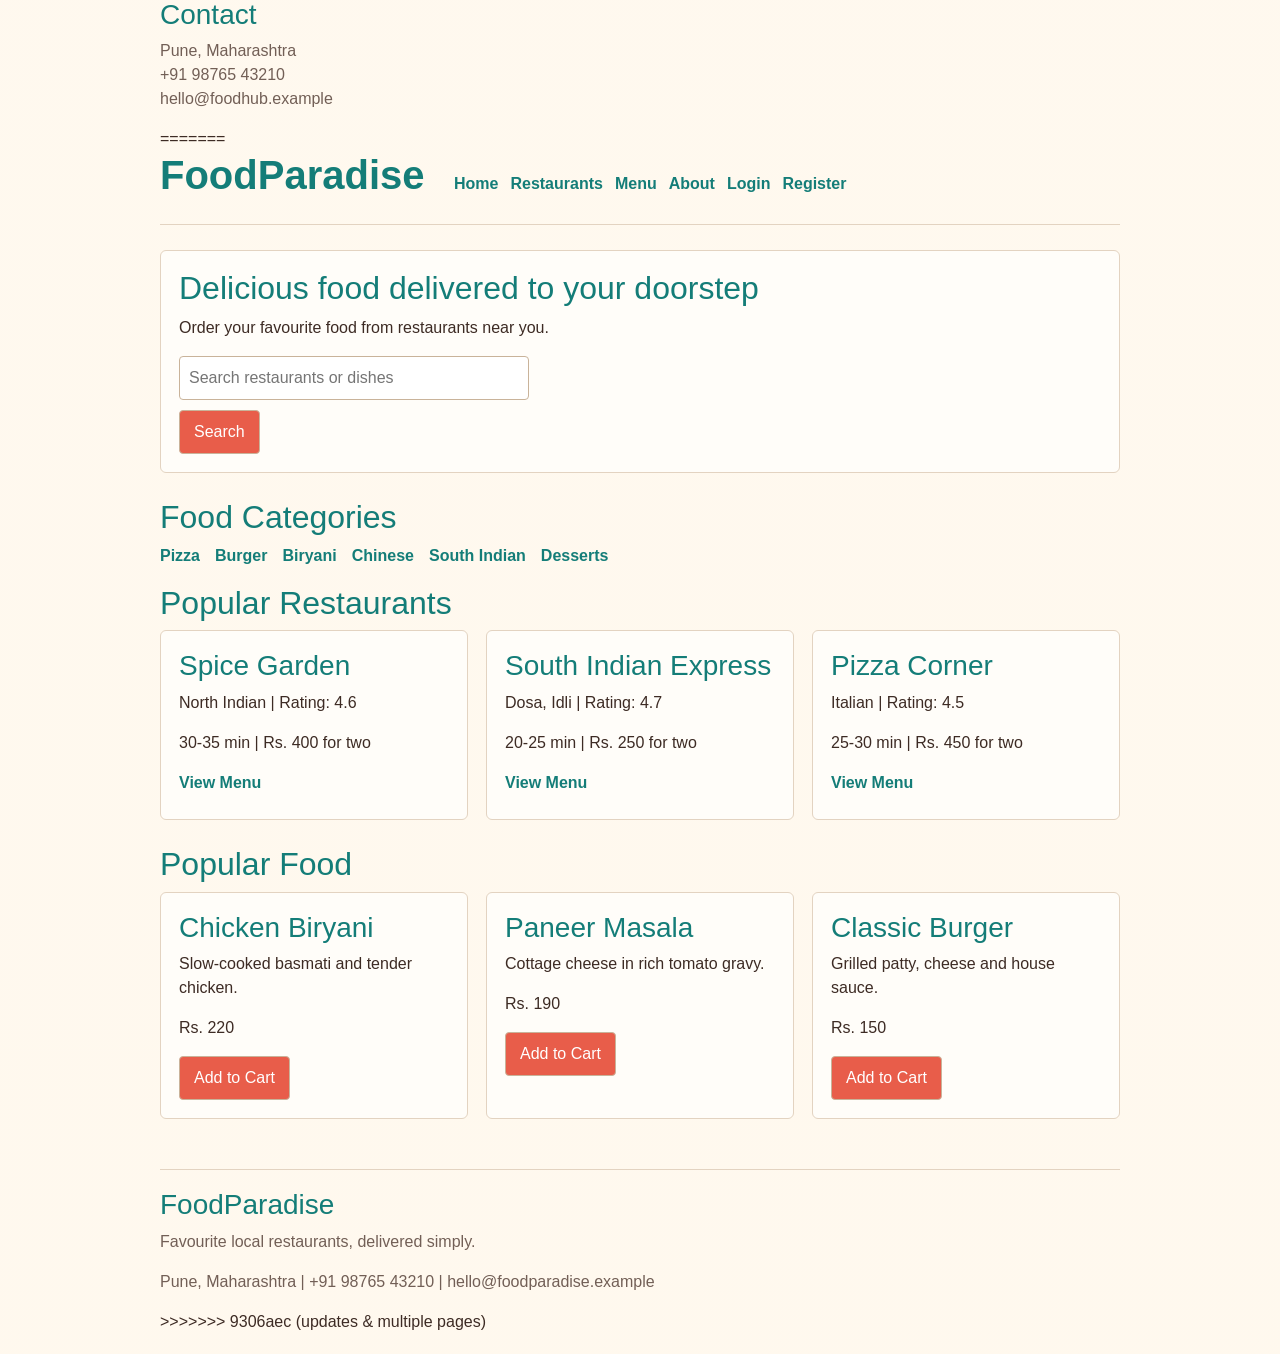
==== commit 830584cf: "Update Food Paradise  pages" ====
--- a/Food Hub Training prj/index.html
+++ b/Food Hub Training prj/index.html
@@ -3,6 +3,7 @@
 <head>
   <meta charset="UTF-8">
   <meta name="viewport" content="width=device-width, initial-scale=1.0">
+<<<<<<< HEAD
   <title>FoodHub | Home</title>
   <link rel="stylesheet" href="styles.css">
   <link href="https://cdn.jsdelivr.net/npm/bootstrap@5.3.8/dist/css/bootstrap.min.css" rel="stylesheet" integrity="sha384-sRIl4kxILFvY47J16cr9ZwB07vP4J8+LH7qKQnuqkuIAvNWLzeN8tE5YBujZqJLB" crossorigin="anonymous">
@@ -112,5 +113,64 @@
       <div><h3>Contact</h3><p>Pune, Maharashtra<br>+91 98765 43210<br>hello@foodhub.example</p></div>
     </footer>
   </div>
+=======
+  <title>FoodParadise</title>
+  <link rel="stylesheet" href="styles.css">
+</head>
+<body class="home-page">
+  <header>
+    <h1><a href="index.html">FoodParadise</a></h1>
+    <nav>
+      <a href="index.html">Home</a>
+      <a href="restaurants.html">Restaurants</a>
+      <a href="menu.html">Menu</a>
+      <a href="about.html">About</a>
+      <a href="login.html">Login</a>
+      <a href="register.html">Register</a>
+    </nav>
+  </header>
+
+  <main>
+    <section class="welcome">
+      <h2>Delicious food delivered to your doorstep</h2>
+      <p>Order your favourite food from restaurants near you.</p>
+      <form action="restaurants.html">
+        <input type="search" name="q" placeholder="Search restaurants or dishes">
+        <button type="submit">Search</button>
+      </form>
+    </section>
+
+    <h2>Food Categories</h2>
+    <p class="categories">
+      <a href="menu.html#pizza">Pizza</a>
+      <a href="menu.html#burger">Burger</a>
+      <a href="menu.html#biryani">Biryani</a>
+      <a href="menu.html#chinese">Chinese</a>
+      <a href="menu.html#south-indian">South Indian</a>
+      <a href="menu.html#desserts">Desserts</a>
+    </p>
+
+    <h2>Popular Restaurants</h2>
+    <div class="cards">
+      <article><h3>Spice Garden</h3><p>North Indian | Rating: 4.6</p><p>30-35 min | Rs. 400 for two</p><a href="menu.html">View Menu</a></article>
+      <article><h3>South Indian Express</h3><p>Dosa, Idli | Rating: 4.7</p><p>20-25 min | Rs. 250 for two</p><a href="menu.html#south-indian">View Menu</a></article>
+      <article><h3>Pizza Corner</h3><p>Italian | Rating: 4.5</p><p>25-30 min | Rs. 450 for two</p><a href="menu.html#pizza">View Menu</a></article>
+    </div>
+
+    <h2>Popular Food</h2>
+    <div class="cards">
+      <article><h3>Chicken Biryani</h3><p>Slow-cooked basmati and tender chicken.</p><p>Rs. 220</p><button type="button">Add to Cart</button></article>
+      <article><h3>Paneer Masala</h3><p>Cottage cheese in rich tomato gravy.</p><p>Rs. 190</p><button type="button">Add to Cart</button></article>
+      <article><h3>Classic Burger</h3><p>Grilled patty, cheese and house sauce.</p><p>Rs. 150</p><button type="button">Add to Cart</button></article>
+    </div>
+
+  </main>
+
+  <footer>
+    <h3>FoodParadise</h3>
+    <p>Favourite local restaurants, delivered simply.</p>
+    <p>Pune, Maharashtra | +91 98765 43210 | hello@foodparadise.example</p>
+  </footer>
+>>>>>>> 9306aec (updates & multiple pages)
 </body>
 </html>
--- a/Food Hub Training prj/styles.css
+++ b/Food Hub Training prj/styles.css
@@ -0,0 +1,226 @@
+* {
+  box-sizing: border-box;
+}
+
+body {
+  max-width: 1000px;
+  margin: 0 auto;
+  padding: 20px;
+  background: #fff8ed;
+  color: #3d2b24;
+  font-family: Arial, sans-serif;
+  line-height: 1.5;
+}
+
+body.home-page {
+  background: linear-gradient(rgba(255, 248, 237, 0.88), rgba(255, 248, 237, 0.94)),
+    url("https://images.unsplash.com/photo-1504674900247-0877df9cc836?auto=format&fit=crop&w=1600&q=80") center / cover fixed;
+}
+
+h1,
+h2,
+h3 {
+  color: #147d78;
+}
+
+a {
+  color: #147d78;
+  font-weight: bold;
+  text-decoration: none;
+}
+
+a:hover {
+  color: #bf3f35;
+  text-decoration: underline;
+}
+
+header {
+  border-bottom: 1px solid #e3d3c1;
+  padding-bottom: 15px;
+}
+
+header h1 {
+  display: inline-block;
+  margin: 0 25px 10px 0;
+}
+
+nav {
+  display: inline-flex;
+  flex-wrap: wrap;
+  gap: 12px;
+}
+
+main {
+  padding: 25px 0;
+}
+
+.welcome,
+.offer,
+article {
+  border: 1px solid #e3d3c1;
+  border-radius: 6px;
+  background: #fffdf9;
+  padding: 18px;
+}
+
+.welcome {
+  margin-bottom: 25px;
+}
+
+.welcome h2,
+.offer h2 {
+  margin-top: 0;
+}
+
+input,
+button {
+  padding: 9px;
+  border: 1px solid #c9b39a;
+  border-radius: 4px;
+  font: inherit;
+}
+
+input {
+  width: min(350px, 100%);
+}
+
+button,
+.offer a {
+  background: #e85d4a;
+  color: white;
+  cursor: pointer;
+  display: inline-block;
+  padding: 9px 14px;
+}
+
+.categories {
+  display: flex;
+  flex-wrap: wrap;
+  gap: 15px;
+}
+
+.card-grid {
+  display: grid;
+  grid-template-columns: repeat(3, minmax(0, 1fr));
+  gap: 24px;
+}
+
+.card {
+  overflow: hidden;
+  padding: 0;
+}
+
+.card .card-image {
+  margin: 0;
+  height: 120px;
+  background: linear-gradient(135deg, #f2b56b, #e85d4a);
+}
+
+.card-body {
+  padding: 18px;
+}
+
+.card-body p:last-of-type {
+  color: #725f56;
+}
+
+.section-heading {
+  margin-top: 30px;
+}
+
+.section-heading h2 {
+  margin-bottom: 14px;
+}
+
+form {
+  display: grid;
+  gap: 10px;
+  max-width: 520px;
+}
+
+form label {
+  font-weight: bold;
+}
+
+form button {
+  justify-self: start;
+}
+
+.auth-page main {
+  display: flex;
+  justify-content: center;
+  padding: 55px 0;
+}
+
+.auth-card {
+  width: min(100%, 520px);
+  border: 1px solid #e3d3c1;
+  border-radius: 8px;
+  background: rgba(255, 253, 249, 0.96);
+  padding: 32px;
+  box-shadow: 0 12px 30px rgba(61, 43, 36, 0.08);
+}
+
+.auth-card h2 {
+  margin-top: 0;
+}
+
+.auth-card form {
+  max-width: none;
+}
+
+.auth-card input {
+  width: 100%;
+  padding: 12px;
+}
+
+.auth-card button {
+  width: 100%;
+  margin-top: 8px;
+}
+
+.cards {
+  display: grid;
+  grid-template-columns: repeat(3, 1fr);
+  gap: 18px;
+  margin-bottom: 25px;
+}
+
+article {
+  min-height: 190px;
+}
+
+.card-image {
+  height: 70px;
+  margin: -18px -18px 15px;
+  background: #f2e6d8;
+}
+
+article h3 {
+  margin-top: 0;
+}
+
+.offer {
+  margin-top: 25px;
+}
+
+footer {
+  border-top: 1px solid #e3d3c1;
+  padding-top: 18px;
+  color: #725f56;
+}
+
+@media (max-width: 700px) {
+  .cards,
+  .card-grid {
+    grid-template-columns: 1fr;
+  }
+
+  header h1 {
+    display: block;
+  }
+
+  .auth-card {
+    padding: 24px;
+  }
+}
--- a/Food Hub Training prj/styles.css
+++ b/Food Hub Training prj/styles.css
@@ -0,0 +1,226 @@
+* {
+  box-sizing: border-box;
+}
+
+body {
+  max-width: 1000px;
+  margin: 0 auto;
+  padding: 20px;
+  background: #fff8ed;
+  color: #3d2b24;
+  font-family: Arial, sans-serif;
+  line-height: 1.5;
+}
+
+body.home-page {
+  background: linear-gradient(rgba(255, 248, 237, 0.88), rgba(255, 248, 237, 0.94)),
+    url("https://images.unsplash.com/photo-1504674900247-0877df9cc836?auto=format&fit=crop&w=1600&q=80") center / cover fixed;
+}
+
+h1,
+h2,
+h3 {
+  color: #147d78;
+}
+
+a {
+  color: #147d78;
+  font-weight: bold;
+  text-decoration: none;
+}
+
+a:hover {
+  color: #bf3f35;
+  text-decoration: underline;
+}
+
+header {
+  border-bottom: 1px solid #e3d3c1;
+  padding-bottom: 15px;
+}
+
+header h1 {
+  display: inline-block;
+  margin: 0 25px 10px 0;
+}
+
+nav {
+  display: inline-flex;
+  flex-wrap: wrap;
+  gap: 12px;
+}
+
+main {
+  padding: 25px 0;
+}
+
+.welcome,
+.offer,
+article {
+  border: 1px solid #e3d3c1;
+  border-radius: 6px;
+  background: #fffdf9;
+  padding: 18px;
+}
+
+.welcome {
+  margin-bottom: 25px;
+}
+
+.welcome h2,
+.offer h2 {
+  margin-top: 0;
+}
+
+input,
+button {
+  padding: 9px;
+  border: 1px solid #c9b39a;
+  border-radius: 4px;
+  font: inherit;
+}
+
+input {
+  width: min(350px, 100%);
+}
+
+button,
+.offer a {
+  background: #e85d4a;
+  color: white;
+  cursor: pointer;
+  display: inline-block;
+  padding: 9px 14px;
+}
+
+.categories {
+  display: flex;
+  flex-wrap: wrap;
+  gap: 15px;
+}
+
+.card-grid {
+  display: grid;
+  grid-template-columns: repeat(3, minmax(0, 1fr));
+  gap: 24px;
+}
+
+.card {
+  overflow: hidden;
+  padding: 0;
+}
+
+.card .card-image {
+  margin: 0;
+  height: 120px;
+  background: linear-gradient(135deg, #f2b56b, #e85d4a);
+}
+
+.card-body {
+  padding: 18px;
+}
+
+.card-body p:last-of-type {
+  color: #725f56;
+}
+
+.section-heading {
+  margin-top: 30px;
+}
+
+.section-heading h2 {
+  margin-bottom: 14px;
+}
+
+form {
+  display: grid;
+  gap: 10px;
+  max-width: 520px;
+}
+
+form label {
+  font-weight: bold;
+}
+
+form button {
+  justify-self: start;
+}
+
+.auth-page main {
+  display: flex;
+  justify-content: center;
+  padding: 55px 0;
+}
+
+.auth-card {
+  width: min(100%, 520px);
+  border: 1px solid #e3d3c1;
+  border-radius: 8px;
+  background: rgba(255, 253, 249, 0.96);
+  padding: 32px;
+  box-shadow: 0 12px 30px rgba(61, 43, 36, 0.08);
+}
+
+.auth-card h2 {
+  margin-top: 0;
+}
+
+.auth-card form {
+  max-width: none;
+}
+
+.auth-card input {
+  width: 100%;
+  padding: 12px;
+}
+
+.auth-card button {
+  width: 100%;
+  margin-top: 8px;
+}
+
+.cards {
+  display: grid;
+  grid-template-columns: repeat(3, 1fr);
+  gap: 18px;
+  margin-bottom: 25px;
+}
+
+article {
+  min-height: 190px;
+}
+
+.card-image {
+  height: 70px;
+  margin: -18px -18px 15px;
+  background: #f2e6d8;
+}
+
+article h3 {
+  margin-top: 0;
+}
+
+.offer {
+  margin-top: 25px;
+}
+
+footer {
+  border-top: 1px solid #e3d3c1;
+  padding-top: 18px;
+  color: #725f56;
+}
+
+@media (max-width: 700px) {
+  .cards,
+  .card-grid {
+    grid-template-columns: 1fr;
+  }
+
+  header h1 {
+    display: block;
+  }
+
+  .auth-card {
+    padding: 24px;
+  }
+}
